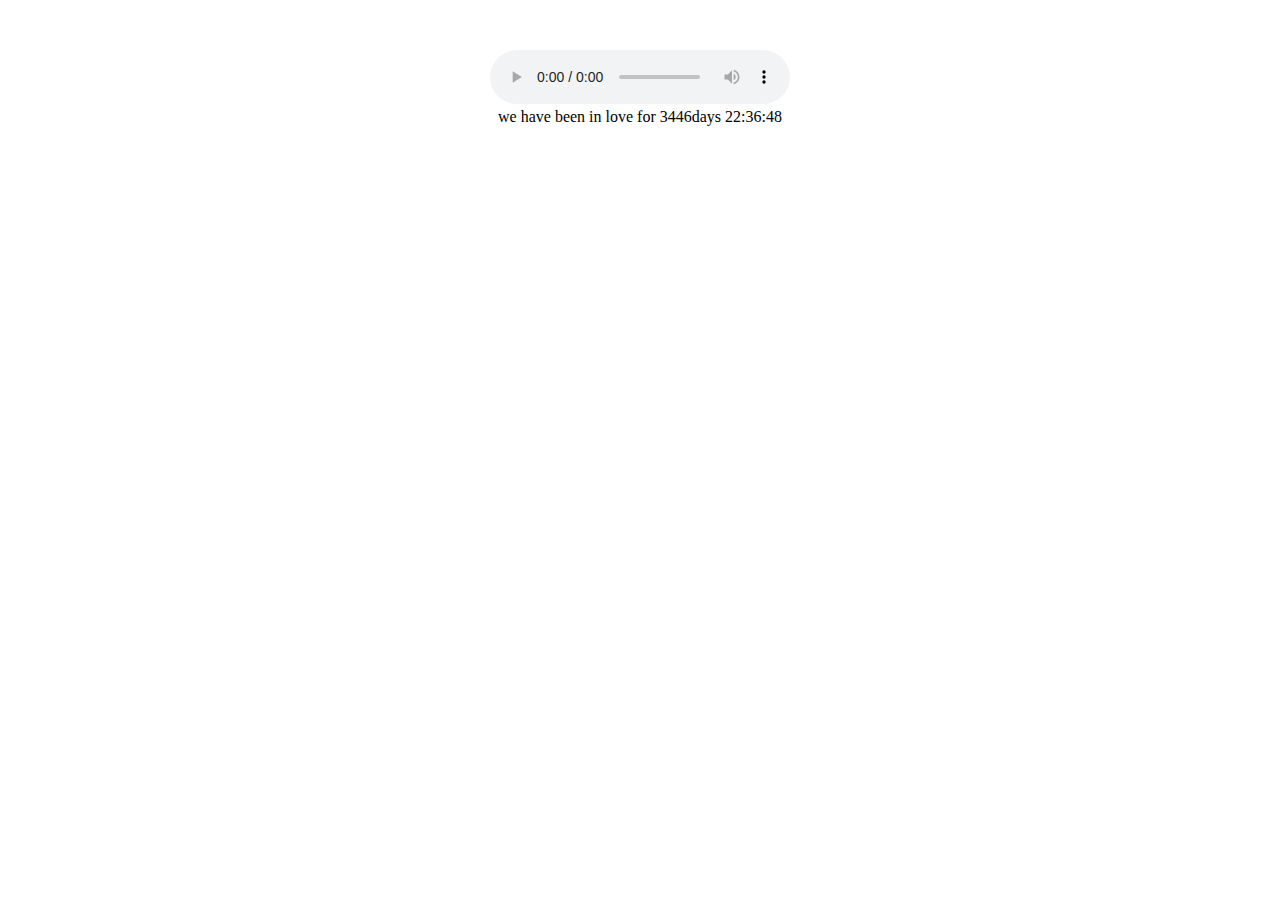
==== pc/basicChallenge/valentine.html @ f8e0c5ae "finish level0-4" ====
<!DOCTYPE html>
<html>
<head>
	<meta charset="utf-8">
	<title></title>
	<link rel="stylesheet" type="text/css" href="styles/valentine.css">
	<!-- <script type="text/javascript" src="js/valentine.js"></script> -->
	
</head>
<body>
	

<div class="main" >

	<audio controls="controls">
	  <!-- <source src="audio/song.ogg" type="audio/ogg"> -->
	  <source src="audio/Always with me.mp3" type="audio/mpeg">
	<embed height="100" width="100" src="/i/song.mp3" />
	</audio>

	<div>we have been in love for <span id = "clock"></span></div>

	<!-- <img src="imgs/.jpg"  class="main_imgs" /> -->
	<p class="main_title"></p>
</div>
</body>
	<script type="text/javascript" src="js/valentine.js"></script>
	<script type="text/javascript">
		window.addEventListener('load', timeInterval())
	</script>
</html>
---- pc/basicChallenge/styles/valentine.css ----
.main{
	margin-left: auto;
	margin-right: auto;
	margin-top: 50px;
	width:800px;
	text-align: center;
}
.main_img{
	width: 600px;
}
.main_title{
	color: black;
}
.main_content{
	
	color: black;
	text-align: left;
}
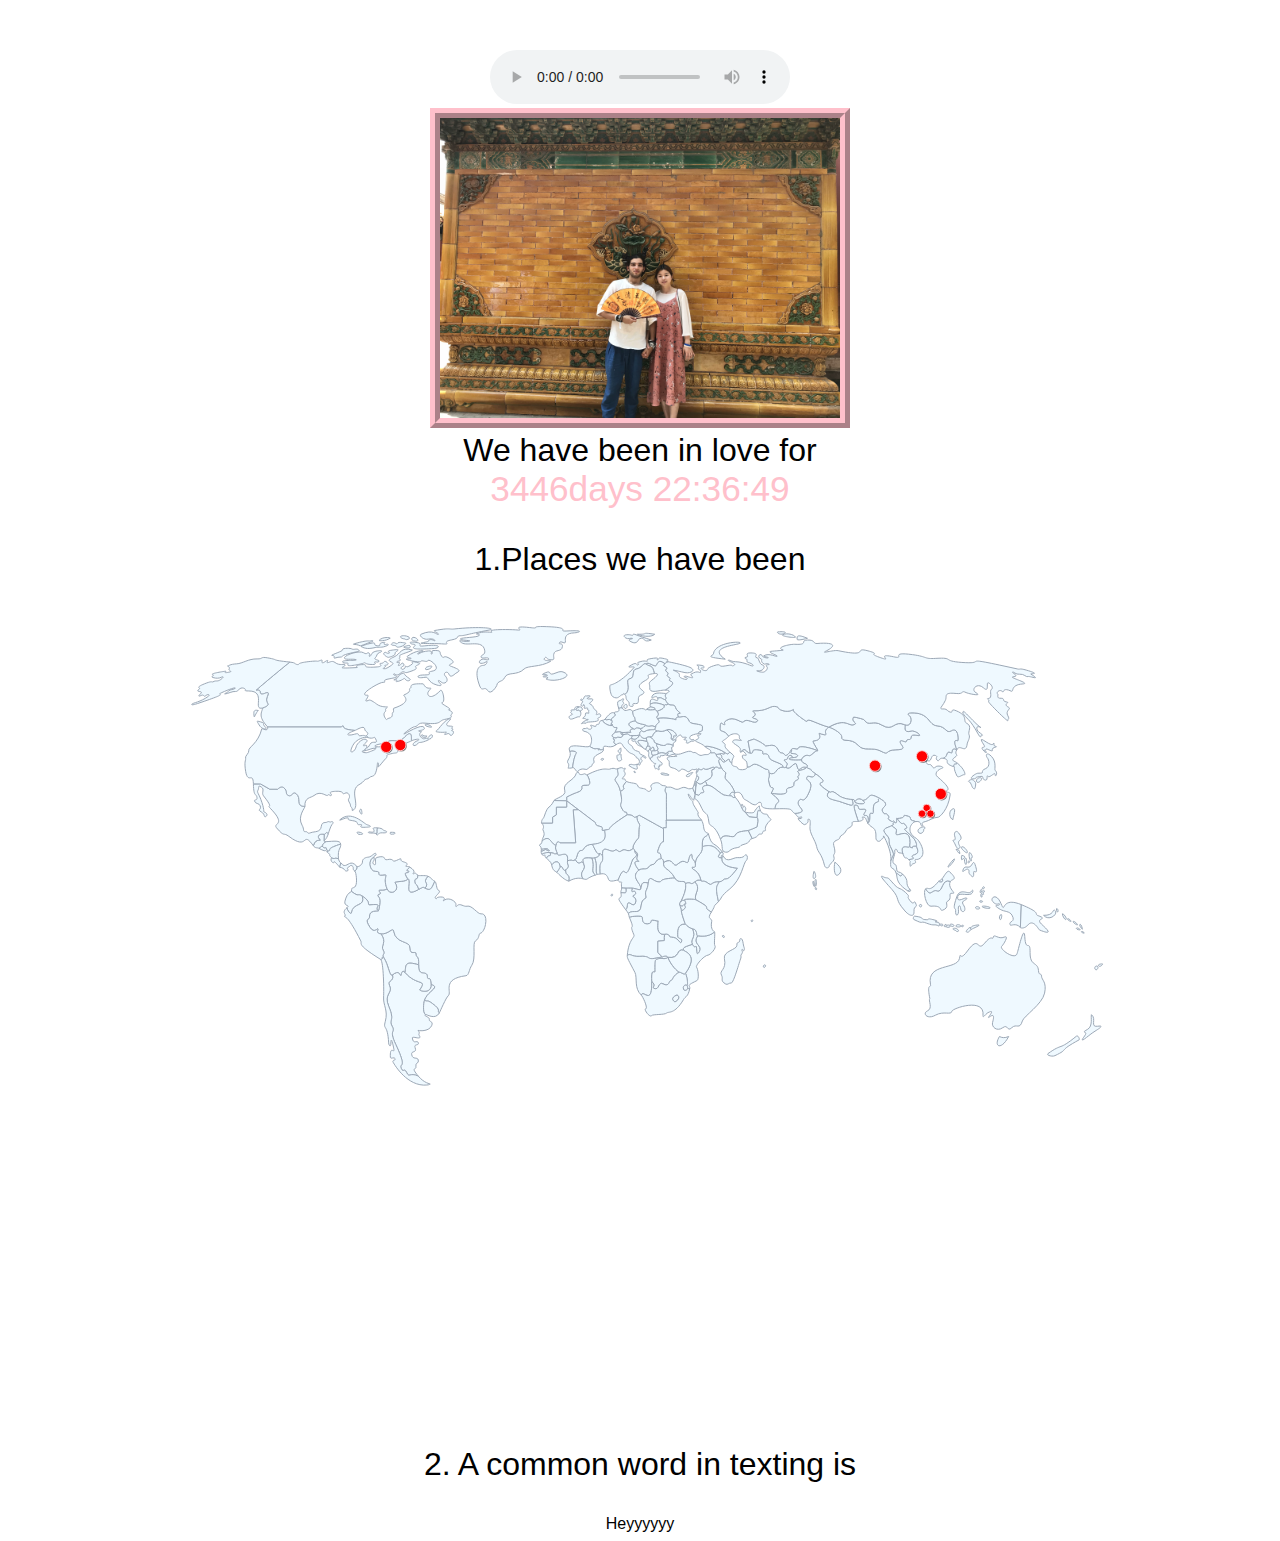
==== commit 2e67238d: "add item2" ====
--- a/pc/basicChallenge/valentine.html
+++ b/pc/basicChallenge/valentine.html
@@ -15,13 +15,18 @@
 	<audio controls="controls">
 	  <!-- <source src="audio/song.ogg" type="audio/ogg"> -->
 	  <source src="audio/Always with me.mp3" type="audio/mpeg">
-	<embed height="100" width="100" src="/i/song.mp3" />
+	  <embed height="100" width="100" src="audio/Always with me.mp3" />
 	</audio>
 
-	<div>we have been in love for <span id = "clock"></span></div>
+	<div><img src="imgs/background.jpeg" class="main_title-frame"></div>
+	<div class="main_title">We have been in love for </div>
+	<div id = "clock" class="main_title_clock"></div>
 
 	<!-- <img src="imgs/.jpg"  class="main_imgs" /> -->
-	<p class="main_title"></p>
+	<p class="main_title">1.Places we have been</p>
+	<iframe name="" frameborder="0" scrolling="no" marginwidth="0" marginheight="0"  width="1000px" height="800px" src="global_map/index.html"></iframe>
+	<p class="main_title">2. A common word in texting is</p>
+	<div>Heyyyyyy</div>
 </div>
 </body>
 	<script type="text/javascript" src="js/valentine.js"></script>
--- a/pc/basicChallenge/styles/valentine.css
+++ b/pc/basicChallenge/styles/valentine.css
@@ -1,16 +1,33 @@
-
+body{
+	/*background-image: url("../imgs/background.jpeg");*/
+	/*background-repeat: no-repeat;
+	background-size: cover;*/
+	/*background-size: 100% 100%;*/
+}
 .main{
 	margin-left: auto;
 	margin-right: auto;
 	margin-top: 50px;
-	width:800px;
 	text-align: center;
+	font-family: "Comic Sans MS", cursive, sans-serif;
 }
 .main_img{
 	width: 600px;
 }
 .main_title{
 	color: black;
+	font-size: 2em;
+}
+.main_title_clock{
+	color: pink;
+	font-size: 2.2em;
+}
+.main_title-frame{
+	width: 400px;
+	height: auto;
+	border-style: ridge;
+    border-width: 10px;
+    border-color: pink;
 }
 .main_content{
 	
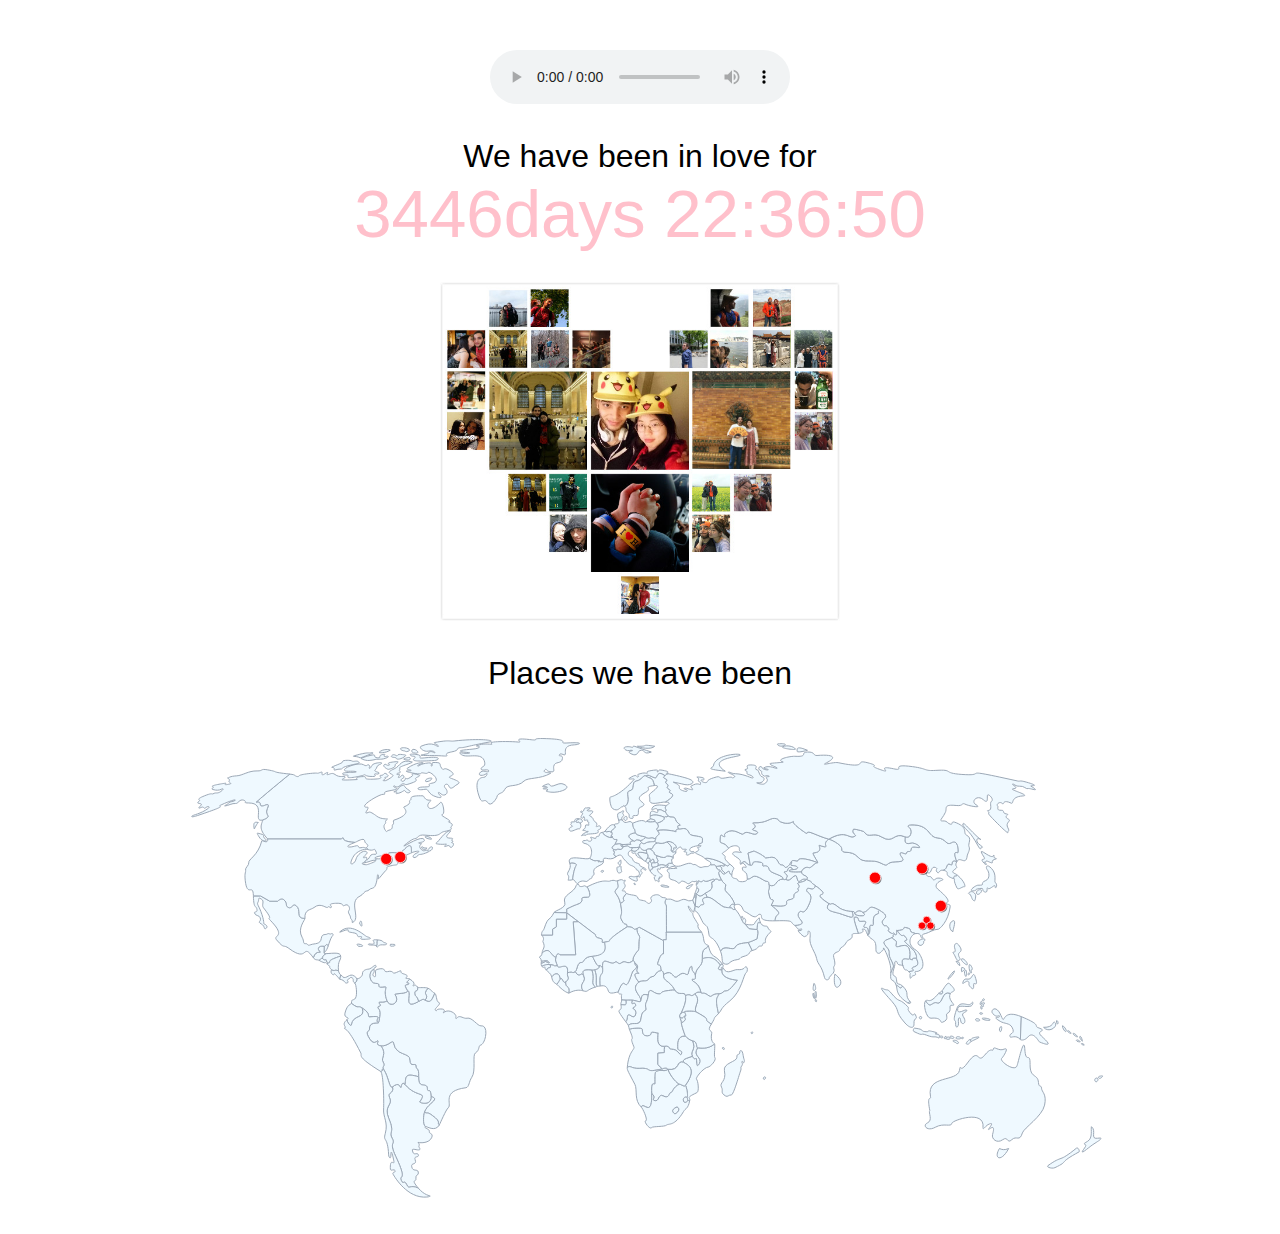
==== commit 9cce529f: "finied" ====
--- a/pc/basicChallenge/valentine.html
+++ b/pc/basicChallenge/valentine.html
@@ -12,21 +12,23 @@
 
 <div class="main" >
 
-	<audio controls="controls">
+	<audio controls="controls" autoplay loop="loop">
 	  <!-- <source src="audio/song.ogg" type="audio/ogg"> -->
 	  <source src="audio/Always with me.mp3" type="audio/mpeg">
 	  <embed height="100" width="100" src="audio/Always with me.mp3" />
 	</audio>
 
-	<div><img src="imgs/background.jpeg" class="main_title-frame"></div>
-	<div class="main_title">We have been in love for </div>
-	<div id = "clock" class="main_title_clock"></div>
+	<div class="main_title">
+		<div>We have been in love for </div>
+		<div id = "clock" class="main_title_clock"></div>
+	</div>
 
+	<div><img src="imgs/heart_album.jpg" class="main_title-frame"></div>
+	
 	<!-- <img src="imgs/.jpg"  class="main_imgs" /> -->
-	<p class="main_title">1.Places we have been</p>
-	<iframe name="" frameborder="0" scrolling="no" marginwidth="0" marginheight="0"  width="1000px" height="800px" src="global_map/index.html"></iframe>
-	<p class="main_title">2. A common word in texting is</p>
-	<div>Heyyyyyy</div>
+	<p class="main_title">Places we have been</p>
+	<iframe name="" frameborder="0" scrolling="no" marginwidth="0" marginheight="0"  width="1000px" height="500px" src="global_map/index.html"></iframe>
+
 </div>
 </body>
 	<script type="text/javascript" src="js/valentine.js"></script>
--- a/pc/basicChallenge/styles/valentine.css
+++ b/pc/basicChallenge/styles/valentine.css
@@ -17,17 +17,19 @@
 .main_title{
 	color: black;
 	font-size: 2em;
+	margin: 30px auto;
 }
 .main_title_clock{
 	color: pink;
-	font-size: 2.2em;
+	font-size: 2.1em;
 }
 .main_title-frame{
 	width: 400px;
 	height: auto;
-	border-style: ridge;
+	border:none;
+	/*border-style: ridge;
     border-width: 10px;
-    border-color: pink;
+    border-color: pink;*/
 }
 .main_content{
 	
